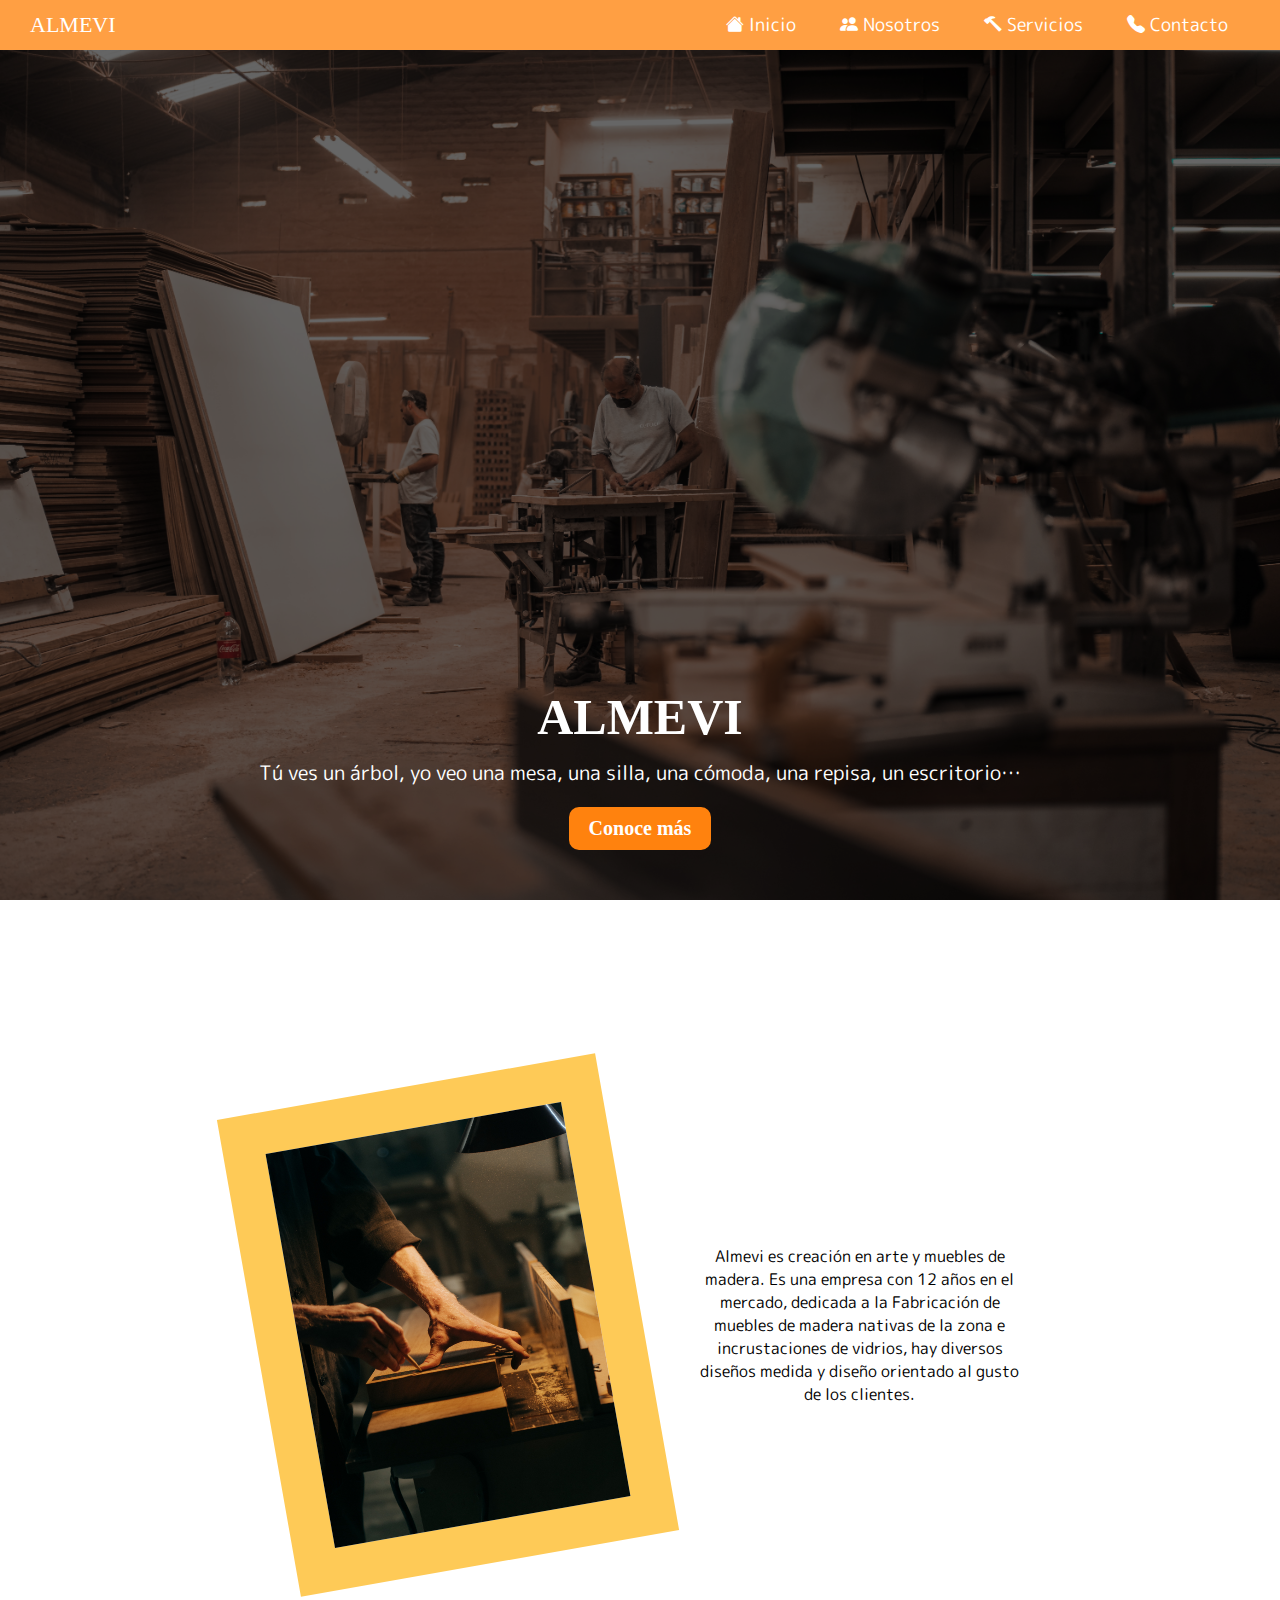
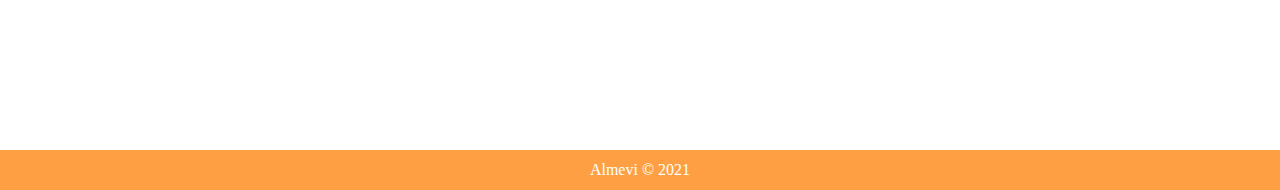
==== index.html @ ce598aff "first commit" ====
<!DOCTYPE html>
<html lang="en">
<head>
    <meta charset="UTF-8">
    <meta http-equiv="X-UA-Compatible" content="IE=edge">
    <meta name="viewport" content="width=device-width, initial-scale=1.0">
    <title>Almevi</title>
    <link rel="stylesheet" href="./css/main.css">
    <script defer src="/js/main.js"></script> <!-- El atributo defer carga rl script al final cuando el DOM esta completo -->
</head>
<body>
    <header class="header">
            <nav class="nav">
                <a href="index.html" class="nav_link" id="logo">Almevi</a>
                  <button class="nav-toggle" aria-label="Abrir menu">
                    <i class="bi bi-list"></i>
                </button>
                <ul class="nav_menu">
                    <li class="nav_menu_item"><a class="nav_menu_link nav_link" href="#"><i class="bi bi-house-fill"></i> Inicio</a></li>
                    <li class="nav_menu_item"><a class="nav_menu_link nav_link" href="#"><i class="bi bi-people-fill"></i> Nosotros</a></li>
                    <li class="nav_menu_item"><a class="nav_menu_link nav_link" href="#"><i class="bi bi-hammer"></i> Servicios</a></li>
                    <li class="nav_menu_item"><a class="nav_menu_link nav_link" href="#"><i class="bi bi-telephone-fill"></i> Contacto</a></li>
                </ul>
            </nav>
        </div>
    </header>
    <main>
        <section>
            <div class="showcase">
                <h2>ALMEVI</h2>
                <p>Tú ves un árbol, yo veo una mesa, una silla, una cómoda, una repisa, un escritorio…</p>
                <a href="#nosotros" class="btn">
                  Conoce más
                </a>
            </div>
        </section>
        <section id="nosotros">
            <div class="contenedor-ns">
                <div id="marco1"><img class="izquierda" src="./img/img1.jpg"></div>
                <aside class="text-center">Almevi es creación en arte y muebles de  madera. Es una empresa con 12 años en el mercado, dedicada a la Fabricación de muebles de madera  nativas de la zona e incrustaciones de vidrios, hay diversos diseños medida y diseño orientado al gusto de los clientes.</aside>
            </div>
        </section>
    </main>
    <footer>
        <p class="text-center">Almevi &copy; 2021</p>
    </footer>
</body>
</html>
---- css/main.css ----
@import url('https://fonts.googleapis.com/css2?family=M+PLUS+Rounded+1c&family=Permanent+Marker&display=swap');
/* font-family: 'M PLUS Rounded 1c', sans-serif  -- Texto normal;
font-family: 'Permanent Marker', cursive;  -- Texto tiulos*/

@import url('https://css.gg/css');
@import url("https://cdn.jsdelivr.net/npm/bootstrap-icons@1.7.0/font/bootstrap-icons.css");
/* iconos */


/* General */
*{
    margin: 0;
    padding: 0;
}
html {
    min-height: 100%;
    position: relative;
}
main{
    padding-top: 50px;
    margin-bottom: 40px;
}
section{
    height: calc(100vh - 50px);
}
.text-center{
    text-align: center;
}
a{
    text-decoration: none;
}


/* Inicio navegacion */
.header {
    background-color: #ff9f43;
    position: fixed;
    height: 50px;
    width: 100%;
    z-index: 10000;
}

.nav{
    display: flex;
    justify-content: space-between;
    max-width: 100%;
    margin: 0 auto;
}
#logo{
    font-size: 22px;
    margin: 0 0 0 30px;
    line-height: 50px;
    text-transform: uppercase;
    width: max-content;
    font-family: 'Permanent Marker', cursive;
}
.nav_link{
    color: white;
    text-decoration: none;
}
.nav_menu{
    display: flex;
    margin-right: 30px;
    list-style: none;
}
.nav_menu_item{
    font-size: 18px;
    margin: 0 10px;
    line-height: 50px;
    width: max-content;
    font-family: 'M PLUS Rounded 1c', sans-serif;
}
.nav_menu_link{
    padding: 8px 12px;
    border-radius: 3px;
}
.nav_menu_link:hover{
    background-color: #feca57;
    transition: 1s;
    color: white;
}
.nav-toggle{
    color: white;
    background: none;
    border:none;
    font-size:30px;
    padding: 0 20px;
    line-height: 50px;
    display: none;
}
/* Final navegacion */

.btn {
    cursor: pointer;
    display: inline-block;
    border: 0;
    font-weight: bold;
    padding: 10px 20px;
    background: #ff820e;
    color: #fff;
    font-size: 20px;
    border-radius: 10px;
    position: relative;
  }
  
  .btn:hover {
    opacity: 0.9;
  }
  
  .showcase {
    width: 100%;
    height: calc(100vh - 100px);
    background: url("/img/banner.jpg") no-repeat center center/cover;
    display: flex;
    flex-direction: column;
    align-items: center;
    text-align: center;
    justify-content: flex-end;
    padding-bottom: 50px;
    margin-bottom: 20px;
    color: #fff;
  }

  .showcase::before {
	content:'';
	position: absolute;
    top: 0;
	bottom: 0;
	left: 0;
	right: 0;
	background-color: rgba(0,0,0,0.6);
    height: 100vh;
}
  
  .showcase h2,
  .showcase p {
    margin-bottom: 10px;
    position: relative;
  }

  .showcase p {
    font-size: 20px;
    line-height: 1.5;
    margin: 0 50px 0 50px;
    font-family: 'M PLUS Rounded 1c', sans-serif;
  }

  .showcase h2 {
    font-size: 50px;
    font-family: 'Permanent Marker', cursive;
    font-weight: bold;
    line-height: 1.2;
  }
  
  .showcase .btn {
    margin-top: 20px;
  }

footer {
    background-color: #ff9f43;
    position: absolute;
    bottom: 0;
    width: 100%;
    height: 40px;
    color: white;
}
footer p{
    line-height: 40px;
}

#nosotros{
    display: flex;
    justify-content: center;
    align-items: center;
}

#nosotros div.contenedor-ns {
    width: 60%;
    color: #000;
    padding: 15px;
    font-family: 'M PLUS Rounded 1c', sans-serif;
    display: flex;
    justify-content: center;
    align-items: center;
}

#nosotros div.contenedor-ns aside{
    margin-left: 40px;

}

#nosotros div.contenedor-ns img{
      width: 300px;
      height: 400px;
      transform: rotate(-10deg);
      border: 42px solid #feca57;
      border-image-width: 1;
}
  
#nosotros div.contenedor-ns img.izquierda {
    float: left;
    margin-right: 15px;
}

@media(max-width: 768px){
    
    /* Inicio navegacion */
    .header {
        height: 60px;
    }
    #logo{
        margin: 5px 0 0 20px;
    }
    .nav_menu{
        flex-direction: column;
        align-items: center;
        margin: 0;
        background-color: #ff9f43;
        position: fixed;
        left: 0;
        top: 60px;
        width: 100%;
        padding: 20px 0;

        height: calc(100% - 60px);
        overflow-y: auto;

        left: 100%;
        transition: left 0.3s;
    }
    .nav_menu_link:hover{
        background:none;
        color: #222f3e;
    }
    .nav-toggle{
        display: block;
        margin-top: 8px;
    }
    .nav-menu_visible{
        left: 0;
    }
    /* Final navegacion */

    /* Generales */
    main{
        padding-top: 60px;
        margin-bottom: 40px;
    }
    section{
        height: calc(100vh - 60px);
    }
    ::-webkit-scrollbar {
        display: none;
    }

    .showcase {
        height: calc(100vh - 110px);
    }

    .showcase::before{
        height: calc(200vh - 60px);
    }

    #nosotros div.contenedor-ns {
        width: 100%;
        height: calc(100vh - 90px);
        background: url("/img/img1.jpg") no-repeat center center/cover;
        display: flex;
        flex-direction: column;
        align-items: center;
        text-align: center;
        justify-content: center;
        color: #fff;
    }

    #nosotros div.contenedor-ns aside{
        position: relative;
        font-size: 22px
    }

    #nosotros div.contenedor-ns img{
        display: none;
  }

}
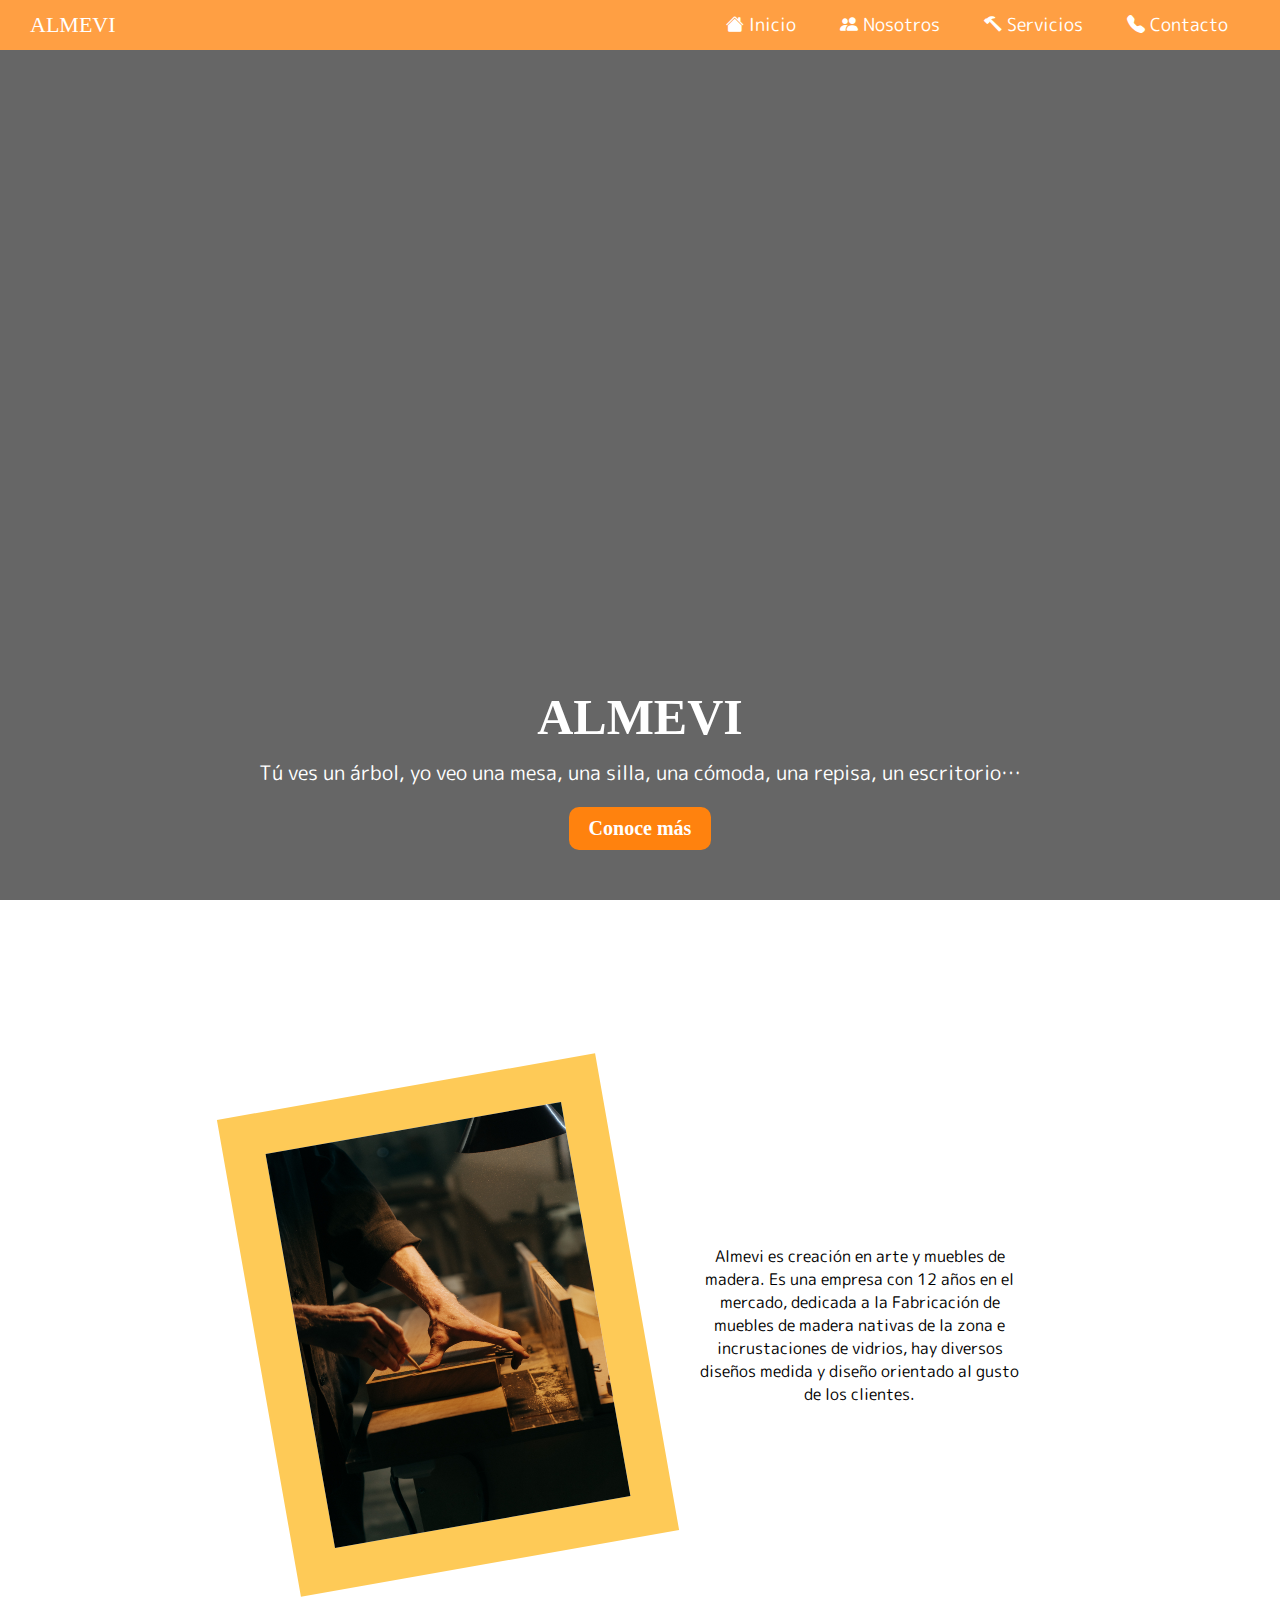
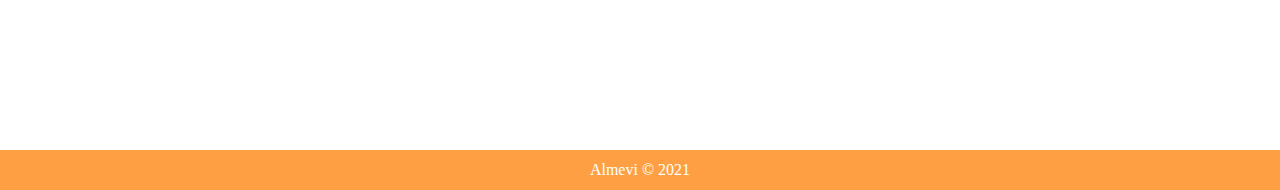
==== commit 4d7467b0: "JS fixed" ====
--- a/index.html
+++ b/index.html
@@ -6,7 +6,7 @@
     <meta name="viewport" content="width=device-width, initial-scale=1.0">
     <title>Almevi</title>
     <link rel="stylesheet" href="./css/main.css">
-    <script defer src="/js/main.js"></script> <!-- El atributo defer carga rl script al final cuando el DOM esta completo -->
+    <script defer src="./js/main.js"></script> <!-- El atributo defer carga rl script al final cuando el DOM esta completo -->
 </head>
 <body>
     <header class="header">
--- a/css/main.css
+++ b/css/main.css
@@ -110,7 +110,7 @@
   .showcase {
     width: 100%;
     height: calc(100vh - 100px);
-    background: url("/img/banner.jpg") no-repeat center center/cover;
+    background: url("./img/banner.jpg") no-repeat center center/cover;
     display: flex;
     flex-direction: column;
     align-items: center;
@@ -264,7 +264,7 @@
     #nosotros div.contenedor-ns {
         width: 100%;
         height: calc(100vh - 90px);
-        background: url("/img/img1.jpg") no-repeat center center/cover;
+        background: url("./img/img1.jpg") no-repeat center center/cover;
         display: flex;
         flex-direction: column;
         align-items: center;
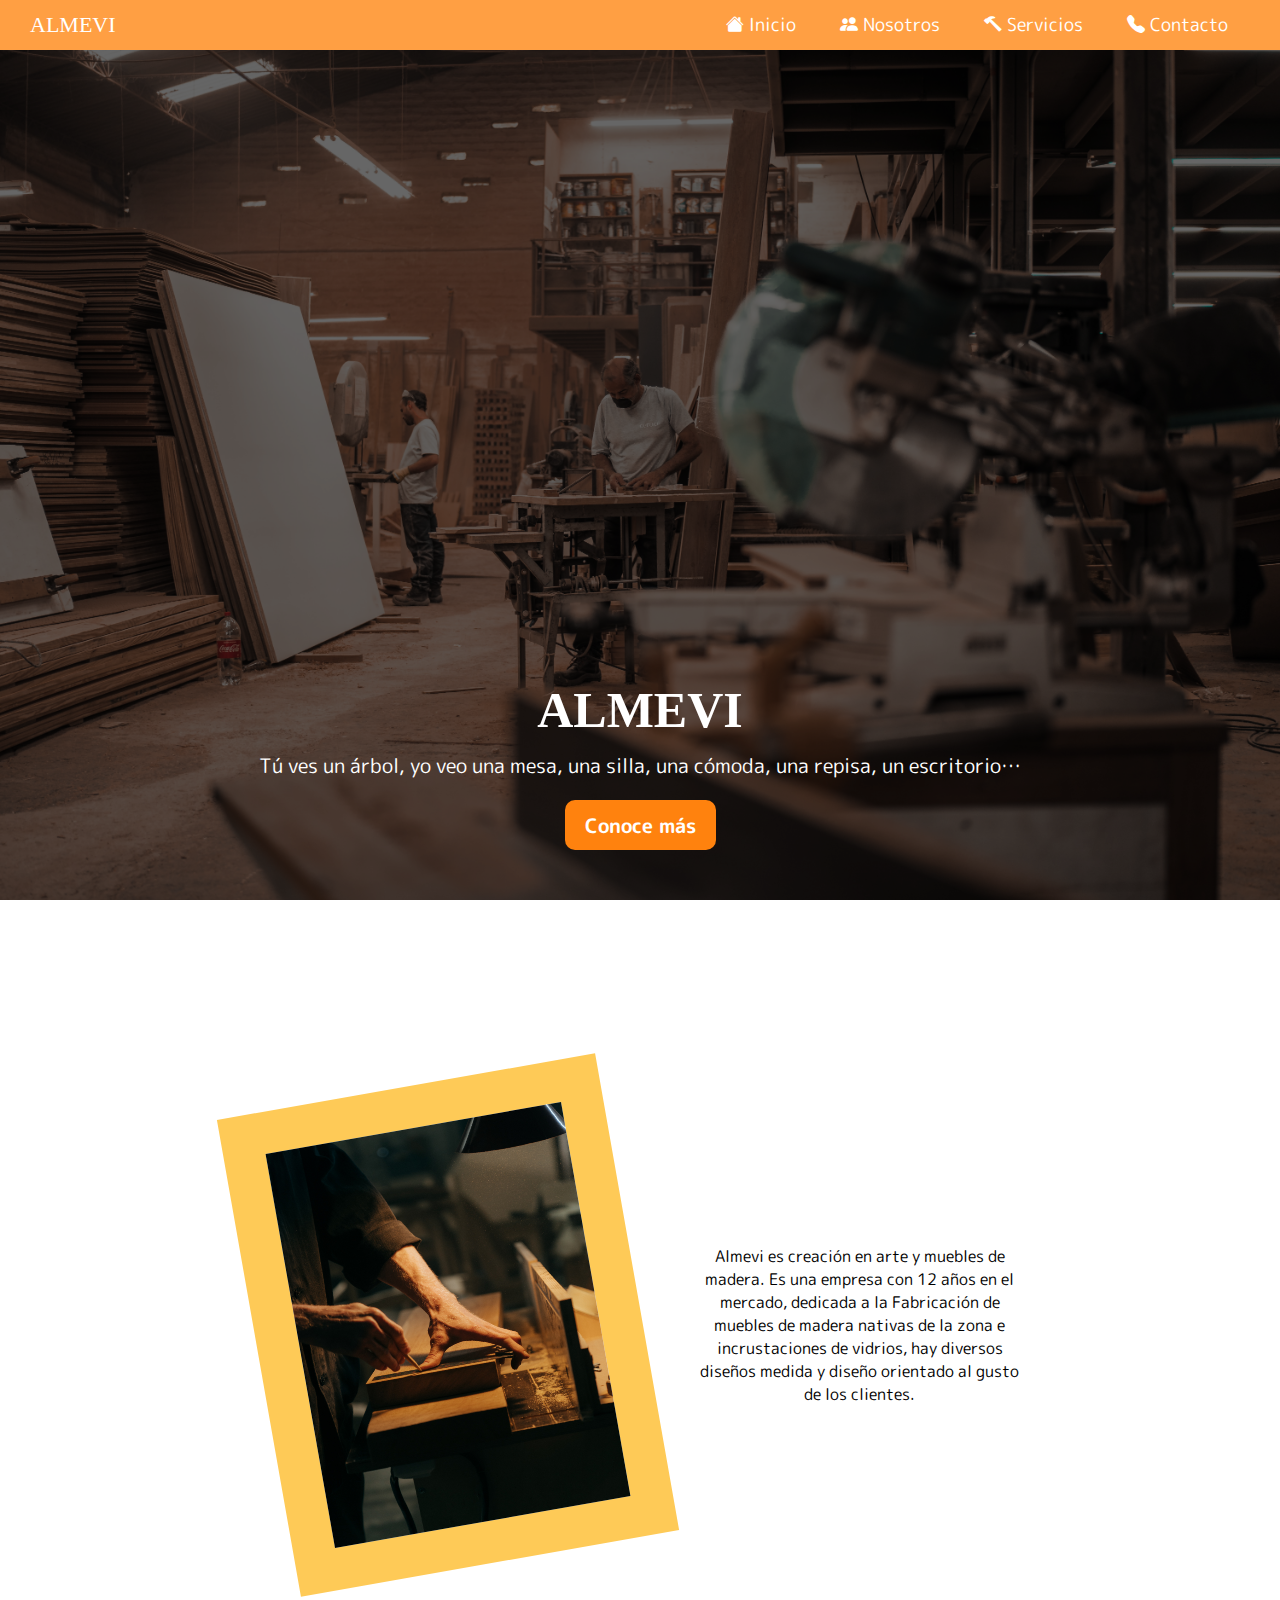
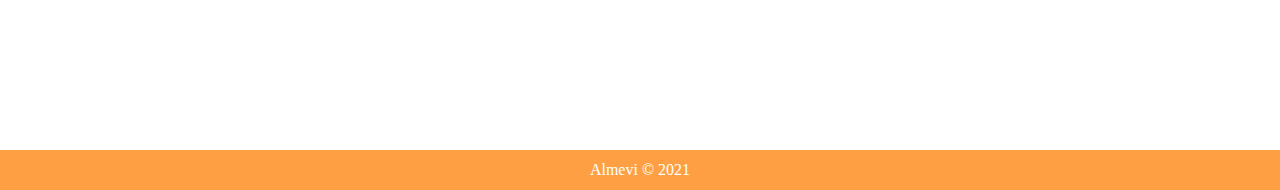
==== commit 58be282d: "add nosotros and contact" ====
--- a/index.html
+++ b/index.html
@@ -16,10 +16,10 @@
                     <i class="bi bi-list"></i>
                 </button>
                 <ul class="nav_menu">
-                    <li class="nav_menu_item"><a class="nav_menu_link nav_link" href="#"><i class="bi bi-house-fill"></i> Inicio</a></li>
-                    <li class="nav_menu_item"><a class="nav_menu_link nav_link" href="#"><i class="bi bi-people-fill"></i> Nosotros</a></li>
+                    <li class="nav_menu_item"><a class="nav_menu_link nav_link" href="/index.html"><i class="bi bi-house-fill"></i> Inicio</a></li>
+                    <li class="nav_menu_item"><a class="nav_menu_link nav_link" href="/nosotros.html"><i class="bi bi-people-fill"></i> Nosotros</a></li>
                     <li class="nav_menu_item"><a class="nav_menu_link nav_link" href="#"><i class="bi bi-hammer"></i> Servicios</a></li>
-                    <li class="nav_menu_item"><a class="nav_menu_link nav_link" href="#"><i class="bi bi-telephone-fill"></i> Contacto</a></li>
+                    <li class="nav_menu_item"><a class="nav_menu_link nav_link" href="/contact.html"><i class="bi bi-telephone-fill"></i> Contacto</a></li>
                 </ul>
             </nav>
         </div>
--- a/css/main.css
+++ b/css/main.css
@@ -6,32 +6,37 @@
 @import url("https://cdn.jsdelivr.net/npm/bootstrap-icons@1.7.0/font/bootstrap-icons.css");
 /* iconos */
 
-
 /* General */
-*{
+
+* {
     margin: 0;
     padding: 0;
 }
+
 html {
     min-height: 100%;
     position: relative;
 }
-main{
+
+main {
     padding-top: 50px;
     margin-bottom: 40px;
 }
-section{
+
+section {
     height: calc(100vh - 50px);
 }
-.text-center{
+
+.text-center {
     text-align: center;
 }
-a{
+
+a {
     text-decoration: none;
 }
 
-
 /* Inicio navegacion */
+
 .header {
     background-color: #ff9f43;
     position: fixed;
@@ -40,13 +45,14 @@
     z-index: 10000;
 }
 
-.nav{
+.nav {
     display: flex;
     justify-content: space-between;
     max-width: 100%;
     margin: 0 auto;
 }
-#logo{
+
+#logo {
     font-size: 22px;
     margin: 0 0 0 30px;
     line-height: 50px;
@@ -54,40 +60,47 @@
     width: max-content;
     font-family: 'Permanent Marker', cursive;
 }
-.nav_link{
+
+.nav_link {
     color: white;
     text-decoration: none;
 }
-.nav_menu{
+
+.nav_menu {
     display: flex;
     margin-right: 30px;
     list-style: none;
 }
-.nav_menu_item{
+
+.nav_menu_item {
     font-size: 18px;
     margin: 0 10px;
     line-height: 50px;
     width: max-content;
     font-family: 'M PLUS Rounded 1c', sans-serif;
 }
-.nav_menu_link{
+
+.nav_menu_link {
     padding: 8px 12px;
     border-radius: 3px;
 }
-.nav_menu_link:hover{
+
+.nav_menu_link:hover {
     background-color: #feca57;
     transition: 1s;
     color: white;
 }
-.nav-toggle{
+
+.nav-toggle {
     color: white;
     background: none;
-    border:none;
-    font-size:30px;
+    border: none;
+    font-size: 30px;
     padding: 0 20px;
     line-height: 50px;
     display: none;
 }
+
 /* Final navegacion */
 
 .btn {
@@ -101,16 +114,17 @@
     font-size: 20px;
     border-radius: 10px;
     position: relative;
-  }
-  
-  .btn:hover {
+    font-family: 'M PLUS Rounded 1c', sans-serif;
+}
+
+.btn:hover {
     opacity: 0.9;
-  }
-  
-  .showcase {
+}
+
+.showcase {
     width: 100%;
     height: calc(100vh - 100px);
-    background: url("./img/banner.jpg") no-repeat center center/cover;
+    background: url(../img/banner.jpg) no-repeat center center/cover;
     display: flex;
     flex-direction: column;
     align-items: center;
@@ -119,42 +133,41 @@
     padding-bottom: 50px;
     margin-bottom: 20px;
     color: #fff;
-  }
-
-  .showcase::before {
-	content:'';
-	position: absolute;
+}
+
+.showcase::before {
+    content: '';
+    position: absolute;
     top: 0;
-	bottom: 0;
-	left: 0;
-	right: 0;
-	background-color: rgba(0,0,0,0.6);
+    bottom: 0;
+    left: 0;
+    right: 0;
+    background-color: rgba(0, 0, 0, 0.6);
     height: 100vh;
 }
-  
-  .showcase h2,
-  .showcase p {
+
+.showcase h2, .showcase p {
     margin-bottom: 10px;
     position: relative;
-  }
-
-  .showcase p {
+}
+
+.showcase p {
     font-size: 20px;
     line-height: 1.5;
     margin: 0 50px 0 50px;
     font-family: 'M PLUS Rounded 1c', sans-serif;
-  }
-
-  .showcase h2 {
+}
+
+.showcase h2 {
     font-size: 50px;
     font-family: 'Permanent Marker', cursive;
     font-weight: bold;
     line-height: 1.2;
-  }
-  
-  .showcase .btn {
+}
+
+.showcase .btn {
     margin-top: 20px;
-  }
+}
 
 footer {
     background-color: #ff9f43;
@@ -164,11 +177,12 @@
     height: 40px;
     color: white;
 }
-footer p{
+
+footer p {
     line-height: 40px;
 }
 
-#nosotros{
+#nosotros {
     display: flex;
     justify-content: center;
     align-items: center;
@@ -184,34 +198,203 @@
     align-items: center;
 }
 
-#nosotros div.contenedor-ns aside{
+#nosotros div.contenedor-ns aside {
     margin-left: 40px;
-
-}
-
-#nosotros div.contenedor-ns img{
-      width: 300px;
-      height: 400px;
-      transform: rotate(-10deg);
-      border: 42px solid #feca57;
-      border-image-width: 1;
-}
-  
+}
+
+#nosotros div.contenedor-ns img {
+    width: 300px;
+    height: 400px;
+    transform: rotate(-10deg);
+    border: 42px solid #feca57;
+    border-image-width: 1;
+}
+
 #nosotros div.contenedor-ns img.izquierda {
     float: left;
     margin-right: 15px;
 }
 
-@media(max-width: 768px){
-    
+.form {
+    width: 400px;
+    margin: auto;
+    background: white;
+    border-radius: 3px;
+    margin-top: 5em;
+    margin-bottom: 6em;
+    padding: 1.25em;
+}
+
+h3 {
+    font-size: 1.98em;
+    margin-bottom: .8em;
+    margin-top: .4em;
+    font-weight: 100;
+    font-family: 'Permanent Marker', cursive;
+}
+
+.btn-primary {
+    box-shadow: 0;
+    border: none;
+    background-color: #ff820e;
+    border-color: #ff820e;
+    color: #ffffff;
+    outline: none;
+    -webkit-font-smoothing: subpixel-antialiased;
+    transition: all .5s;
+    padding: 10px 19px;
+    font-size: 17px;
+    line-height: 1.471;
+    width: 30%;
+    border-radius: 3px;
+    text-transform: uppercase;
+    margin: auto;
+    margin-top: 1.44em;
+    margin-bottom: .55em;
+    display: inherit;
+}
+
+.btn-primary:hover {
+    background-color: #feca57;
+}
+
+.form-group {
+    position: relative;
+    opacity: 1;
+    transition: .6s;
+}
+
+.input-field-icon {
+    color: #bfc9ca;
+    font-size: 18px;
+    position: absolute;
+    right: 10px;
+    bottom: 12px;
+    transition: .6s;
+}
+
+.form-control {
+    transition: opacity .6s;
+    opacity: 1;
+    border: 0;
+    border-bottom: 2px solid #bdc3c7;
+    border-radius: 0;
+    background: white;
+    font-size: 15px;
+    line-height: 1.467;
+    padding: 4px;
+    height: 42px;
+    -webkit-appearance: none;
+}
+
+input, textarea {
+    transition: all 800ms;
+    font-family: 'M PLUS Rounded 1c', sans-serif;
+    resize: none;
+    /* removes the resize handle */
+    overflow: auto;
+    /* removes default scrolling bars in IE */
+    outline: none;
+    font-family: inherit;
+    box-sizing: border-box;
+    width: 100%;
+    padding: 0px 4px;
+    color: #34495e;
+    margin-top: 1.25em;
+}
+
+.has-error input, .has-error textarea {
+    color: #e74c3c;
+    border-color: #e74c3c;
+}
+
+.has-error .input-field-icon {
+    color: #e74c3c;
+}
+
+.has-success input, .has-success textarea {
+    color: #ff820e;
+    border-color: #ff820e;
+}
+
+.has-success .input-field-icon {
+    color: #ff820e;
+}
+
+input:focus, textarea:focus {
+    border-color: #ff820e;
+    color: #34495e;
+}
+
+input:focus+.input-field-icon {
+    color: #34495e;
+}
+
+textarea.form-control {
+    height: 120px;
+    transition: .6s;
+}
+
+textarea.form-control:focus {
+    height: 200px;
+    border-color: #ff820e;
+}
+
+
+
+#pagenosotros{
+    display: flex;
+    justify-content: center;
+    align-items: center;
+}
+
+#pagenosotros div.p-n{
+    width: 60%;
+    color: #000;
+    padding: 15px;
+    font-family: 'M PLUS Rounded 1c', sans-serif;
+    display: flex;
+    justify-content: center;
+    align-items: center;
+}
+
+#pagenosotros div.p-n #contenidop-n{
+    margin-left: 40px;
+}
+
+#pagenosotros div.p-n iframe{
+    transform: rotate(-10deg);
+}
+
+#pagenosotros div.p-n h4{
+    transform: rotate(-10deg);
+    margin-right: 55px;
+    margin-bottom: 10px;
+}
+
+#pagenosotros div.p-n p{
+    background-color: #ff820e;
+}
+
+#pagenosotros div.p-n #contenidop-n #servicios{
+    margin-top: 30px;
+    font-size: 20px;
+    border-radius: 10px;
+}
+
+#pagenosotros div.p-n #contenidop-n #servicios a{
+    color: #fff;
+}
+
+@media(max-width: 1024px) {
     /* Inicio navegacion */
     .header {
         height: 60px;
     }
-    #logo{
+    #logo {
         margin: 5px 0 0 20px;
     }
-    .nav_menu{
+    .nav_menu {
         flex-direction: column;
         align-items: center;
         margin: 0;
@@ -221,50 +404,44 @@
         top: 60px;
         width: 100%;
         padding: 20px 0;
-
         height: calc(100% - 60px);
         overflow-y: auto;
-
         left: 100%;
         transition: left 0.3s;
     }
-    .nav_menu_link:hover{
-        background:none;
+    .nav_menu_link:hover {
+        background: none;
         color: #222f3e;
     }
-    .nav-toggle{
+    .nav-toggle {
         display: block;
         margin-top: 8px;
     }
-    .nav-menu_visible{
+    .nav-menu_visible {
         left: 0;
     }
     /* Final navegacion */
-
     /* Generales */
-    main{
+    main {
         padding-top: 60px;
         margin-bottom: 40px;
     }
-    section{
+    section {
         height: calc(100vh - 60px);
     }
     ::-webkit-scrollbar {
         display: none;
     }
-
     .showcase {
         height: calc(100vh - 110px);
     }
-
-    .showcase::before{
+    .showcase::before {
         height: calc(200vh - 60px);
     }
-
     #nosotros div.contenedor-ns {
         width: 100%;
         height: calc(100vh - 90px);
-        background: url("./img/img1.jpg") no-repeat center center/cover;
+        background: url(../img/img1.jpg) no-repeat center center/cover;
         display: flex;
         flex-direction: column;
         align-items: center;
@@ -272,14 +449,27 @@
         justify-content: center;
         color: #fff;
     }
-
-    #nosotros div.contenedor-ns aside{
+    #nosotros div.contenedor-ns aside {
         position: relative;
         font-size: 22px
     }
-
-    #nosotros div.contenedor-ns img{
+    #nosotros div.contenedor-ns img {
         display: none;
-  }
-
-}
+    }
+    #nosotros div.contenedor-ns aside {
+        margin-left: 0;
+    }
+    .form {
+        width: 90%;
+        margin-top: 12%;
+    }
+
+    #pagenosotros div.p-n iframe,
+    #pagenosotros div.p-n h4{
+        display: none;
+    }
+
+    #pagenosotros div.p-n #contenidop-n{
+        margin-left: 0;
+    }
+}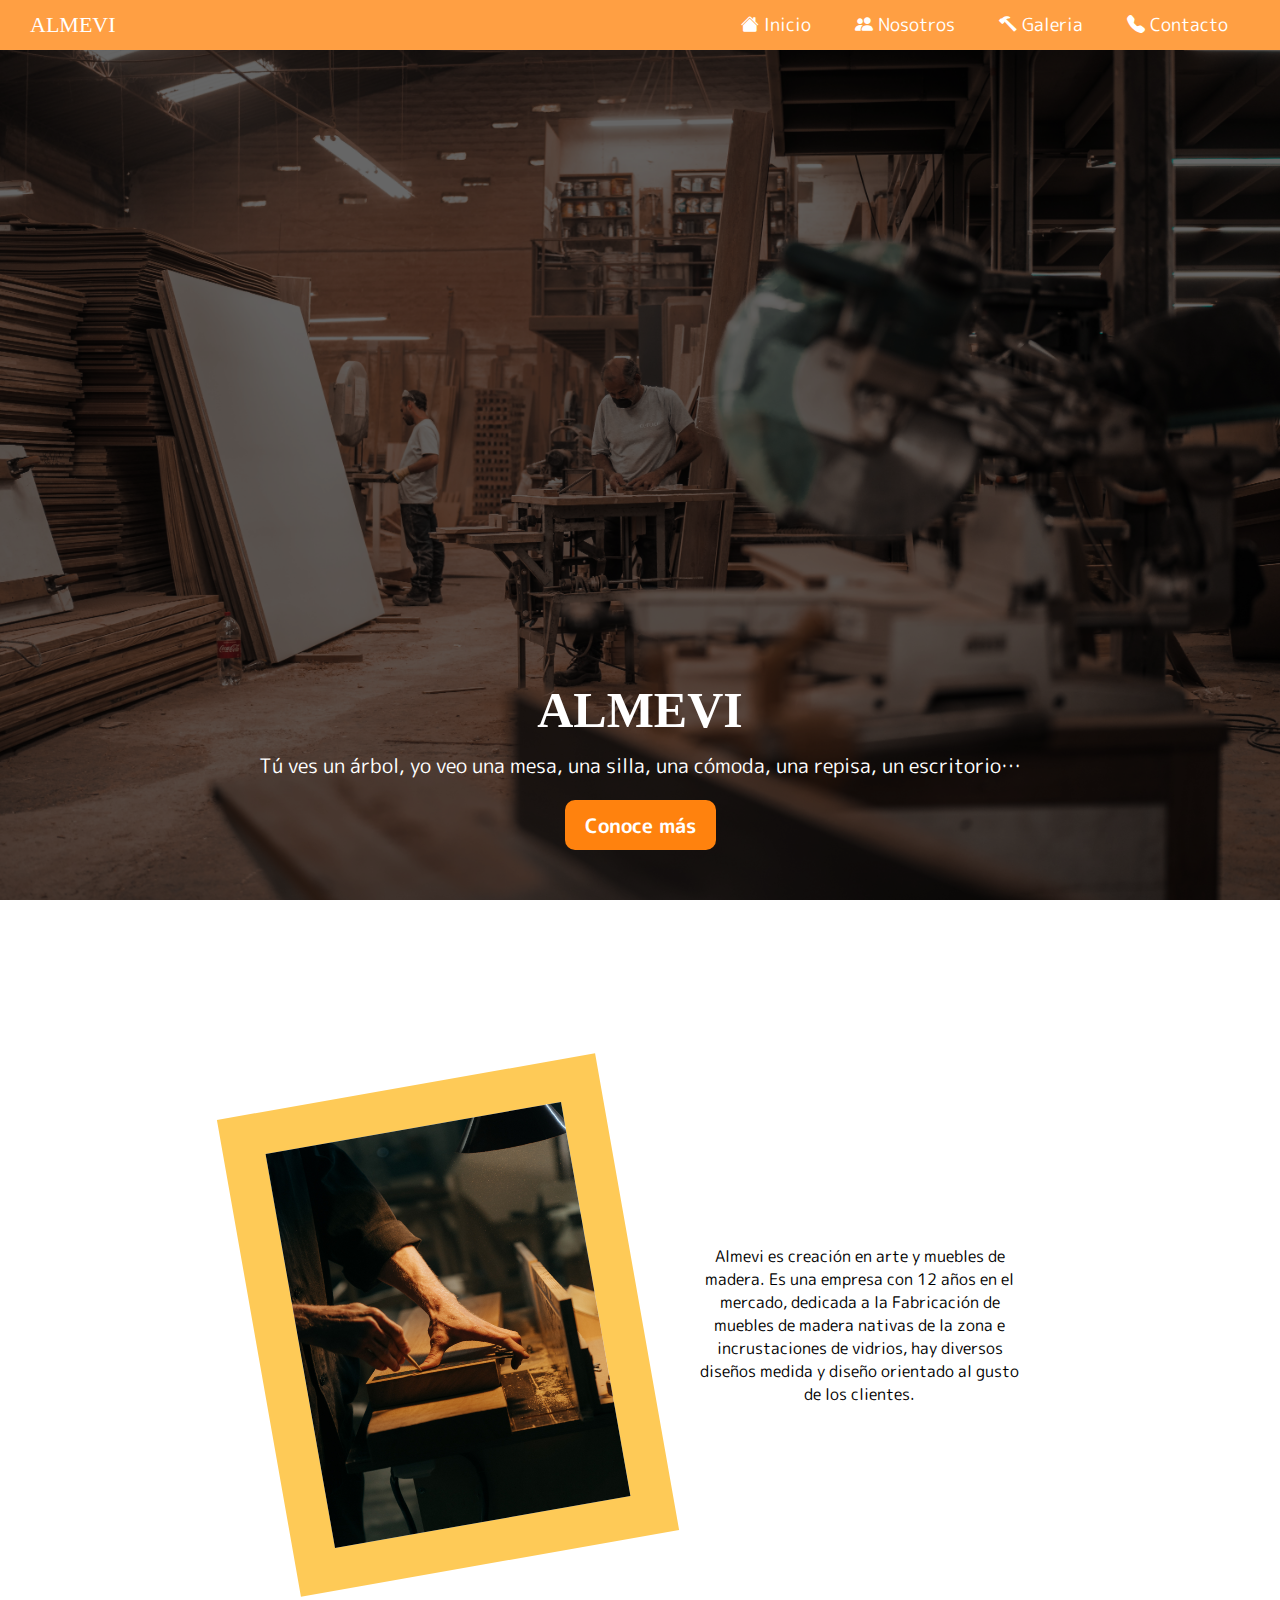
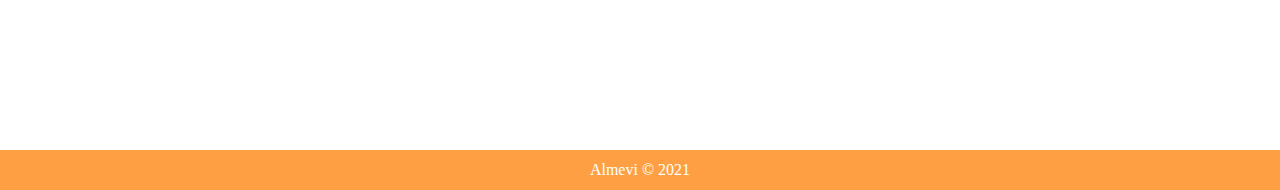
==== commit 322cead1: "Update final" ====
--- a/index.html
+++ b/index.html
@@ -16,10 +16,10 @@
                     <i class="bi bi-list"></i>
                 </button>
                 <ul class="nav_menu">
-                    <li class="nav_menu_item"><a class="nav_menu_link nav_link" href="/index.html"><i class="bi bi-house-fill"></i> Inicio</a></li>
-                    <li class="nav_menu_item"><a class="nav_menu_link nav_link" href="/nosotros.html"><i class="bi bi-people-fill"></i> Nosotros</a></li>
-                    <li class="nav_menu_item"><a class="nav_menu_link nav_link" href="#"><i class="bi bi-hammer"></i> Servicios</a></li>
-                    <li class="nav_menu_item"><a class="nav_menu_link nav_link" href="/contact.html"><i class="bi bi-telephone-fill"></i> Contacto</a></li>
+                    <li class="nav_menu_item"><a class="nav_menu_link nav_link" href="./index.html"><i class="bi bi-house-fill"></i> Inicio</a></li>
+                    <li class="nav_menu_item"><a class="nav_menu_link nav_link" href="./nosotros.html"><i class="bi bi-people-fill"></i> Nosotros</a></li>
+                    <li class="nav_menu_item"><a class="nav_menu_link nav_link" href="./galeria.html"><i class="bi bi-hammer"></i> Galeria</a></li>
+                    <li class="nav_menu_item"><a class="nav_menu_link nav_link" href="./contact.html"><i class="bi bi-telephone-fill"></i> Contacto</a></li>
                 </ul>
             </nav>
         </div>
--- a/css/main.css
+++ b/css/main.css
@@ -220,15 +220,15 @@
     margin: auto;
     background: white;
     border-radius: 3px;
-    margin-top: 5em;
-    margin-bottom: 6em;
+    margin-top: 4em;
+    margin-bottom: 4em;
     padding: 1.25em;
 }
 
 h3 {
     font-size: 1.98em;
     margin-bottom: .8em;
-    margin-top: .4em;
+    margin-top: .8em;
     font-weight: 100;
     font-family: 'Permanent Marker', cursive;
 }
@@ -303,24 +303,6 @@
     margin-top: 1.25em;
 }
 
-.has-error input, .has-error textarea {
-    color: #e74c3c;
-    border-color: #e74c3c;
-}
-
-.has-error .input-field-icon {
-    color: #e74c3c;
-}
-
-.has-success input, .has-success textarea {
-    color: #ff820e;
-    border-color: #ff820e;
-}
-
-.has-success .input-field-icon {
-    color: #ff820e;
-}
-
 input:focus, textarea:focus {
     border-color: #ff820e;
     color: #34495e;
@@ -385,6 +367,70 @@
 #pagenosotros div.p-n #contenidop-n #servicios a{
     color: #fff;
 }
+
+.titulo-g{
+    margin-top: 50px;
+    margin-bottom: 30px;
+    color: #ff820e;
+    font-family: 'Permanent Marker', cursive;
+}
+
+.container-slider{
+    width: 90%;
+    max-width: 750px;
+    margin: auto;
+    overflow: hidden;
+    box-shadow: 0 0 0 10px #E1EBEE,
+                    0 15px 50px;
+    position: relative;
+    z-index: 1;
+}
+
+.slider__img{
+    display: block;
+    width: 100%;
+    height: 100%;
+    object-fit: fill;
+}
+
+.slider{
+    display: flex;
+    width: 600%;
+    height: 460px;
+    margin-left: -100%;
+}
+
+.slider__section{
+    width: 100%;
+}
+
+.slider__btn{
+    position: absolute;
+    width: 40px;
+    height: 40px;
+    background: rgba(255, 255, 255, 0.7);
+    top: 50%;
+    transform: translateY(-50%);
+    font-size: 30px;
+    font-weight: bold;
+    font-family:monospace;
+    text-align: center;
+    border-radius: 50%;
+    cursor:pointer;
+    color: black;
+}
+.slider__btn:hover{
+    background: white;
+}
+
+.slider__btn--left{
+    left: 10px;
+}
+
+.slider__btn--right{
+    right: 10px;
+}
+
 
 @media(max-width: 1024px) {
     /* Inicio navegacion */
@@ -472,4 +518,35 @@
     #pagenosotros div.p-n #contenidop-n{
         margin-left: 0;
     }
-}+
+
+    textarea.form-control {
+        height: 60px;
+        transition: .6s;
+    }
+    
+    textarea.form-control:focus {
+        height: 100px;
+        border-color: #ff820e;
+    }
+
+    .container-slider{
+        max-width: 330px;
+        width: 100%;
+        margin-top: 30px;
+    }
+
+    .slider{
+        height: 350px;
+    }
+
+    .slider__img{
+        max-width: 450px;
+    }
+
+    .slider__btn{
+        width: 30px;
+        height: 30px;
+        font-size: 20px;
+    }
+}
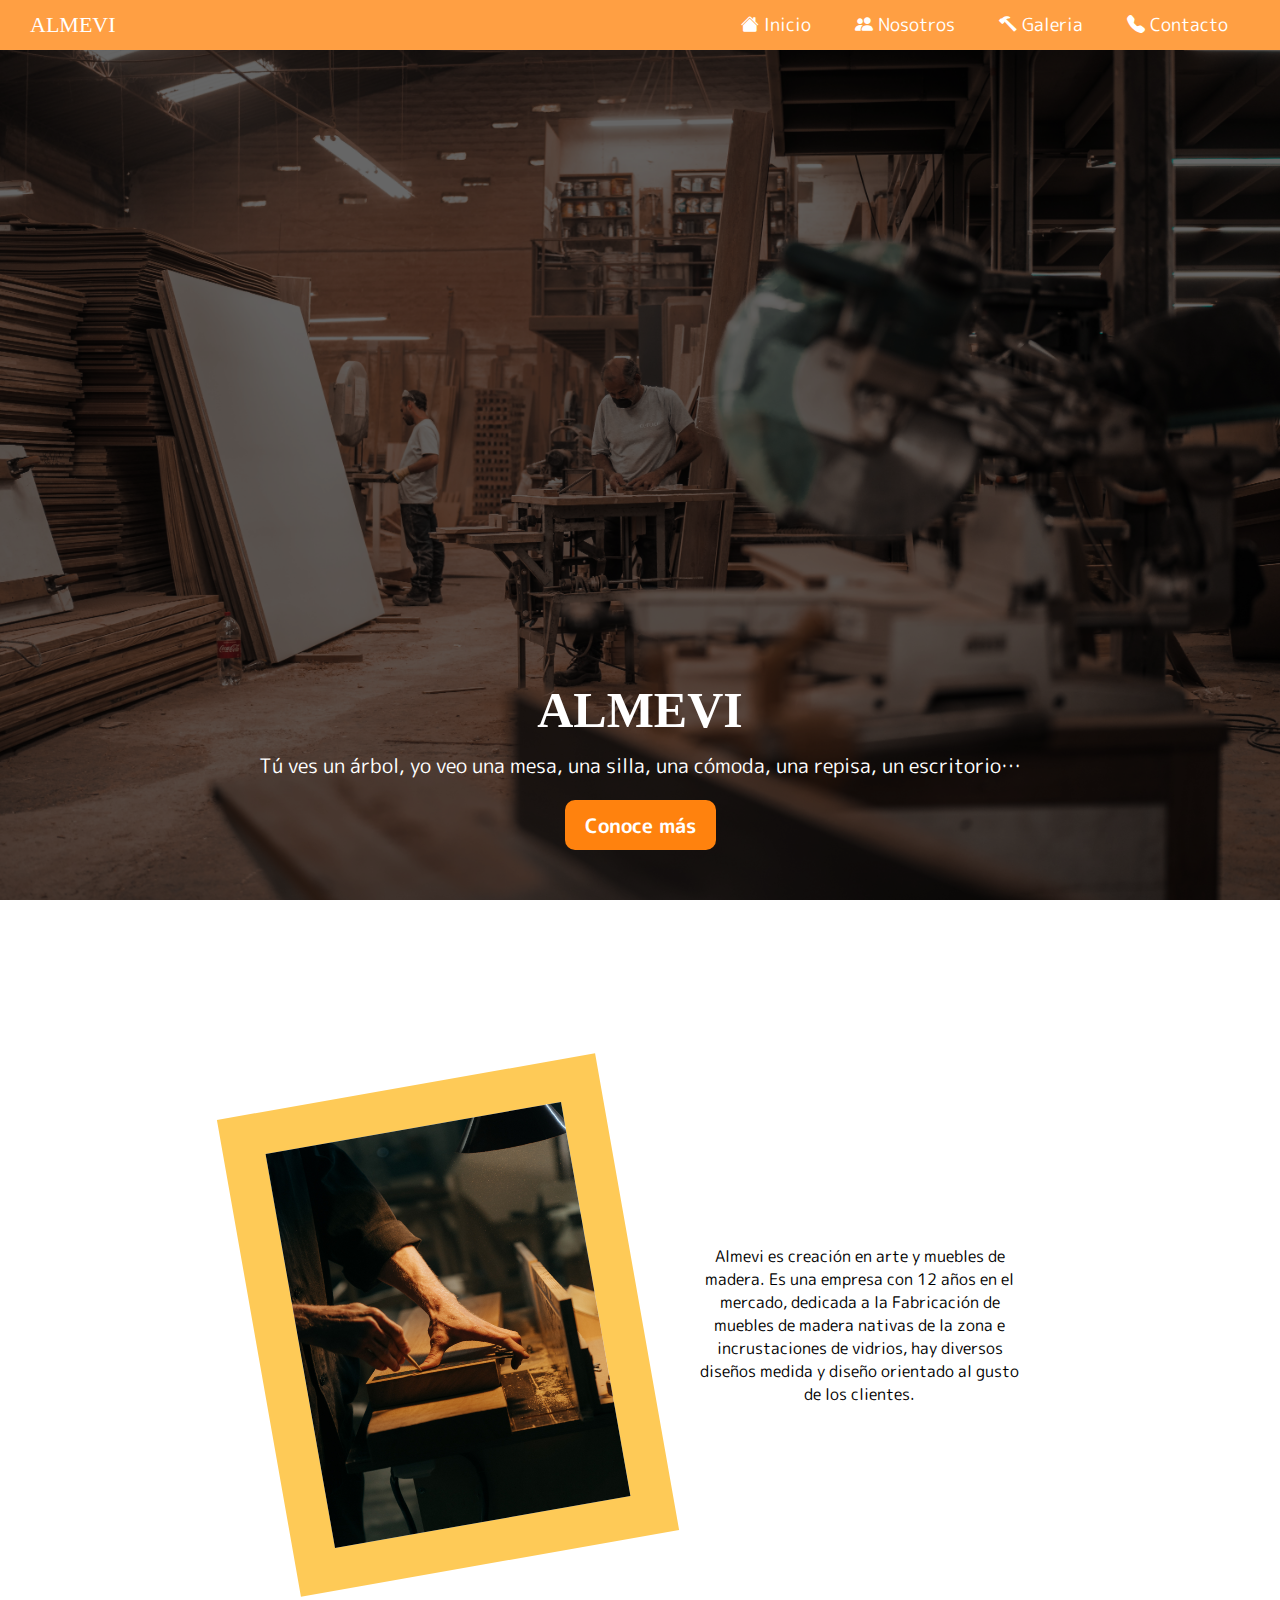
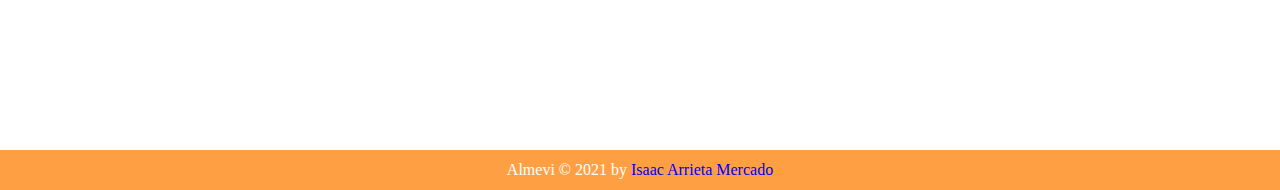
==== commit 7084285f: "finish" ====
--- a/index.html
+++ b/index.html
@@ -42,7 +42,7 @@
         </section>
     </main>
     <footer>
-        <p class="text-center">Almevi &copy; 2021</p>
+        <p class="text-center">Almevi &copy; 2021 by <a href="https://github.com/isaacv4071">Isaac Arrieta Mercado</a></p>
     </footer>
 </body>
 </html>